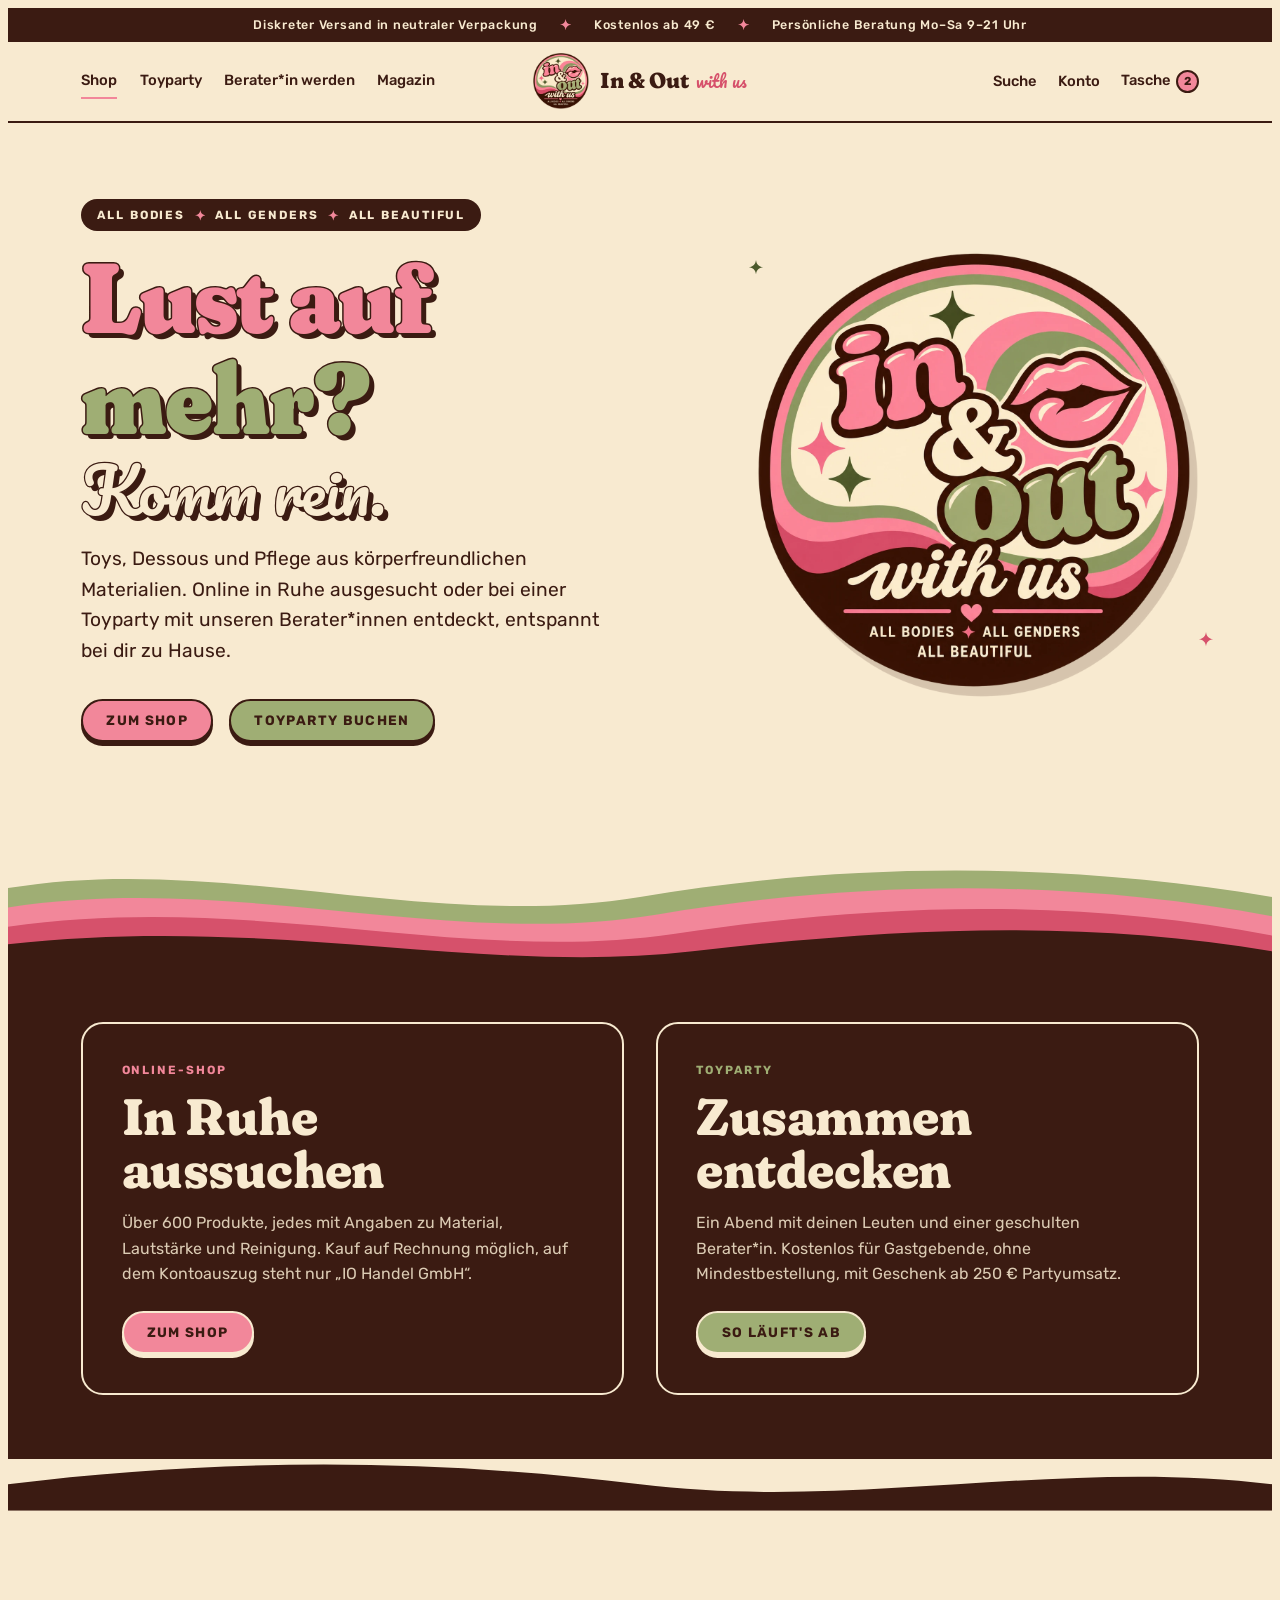
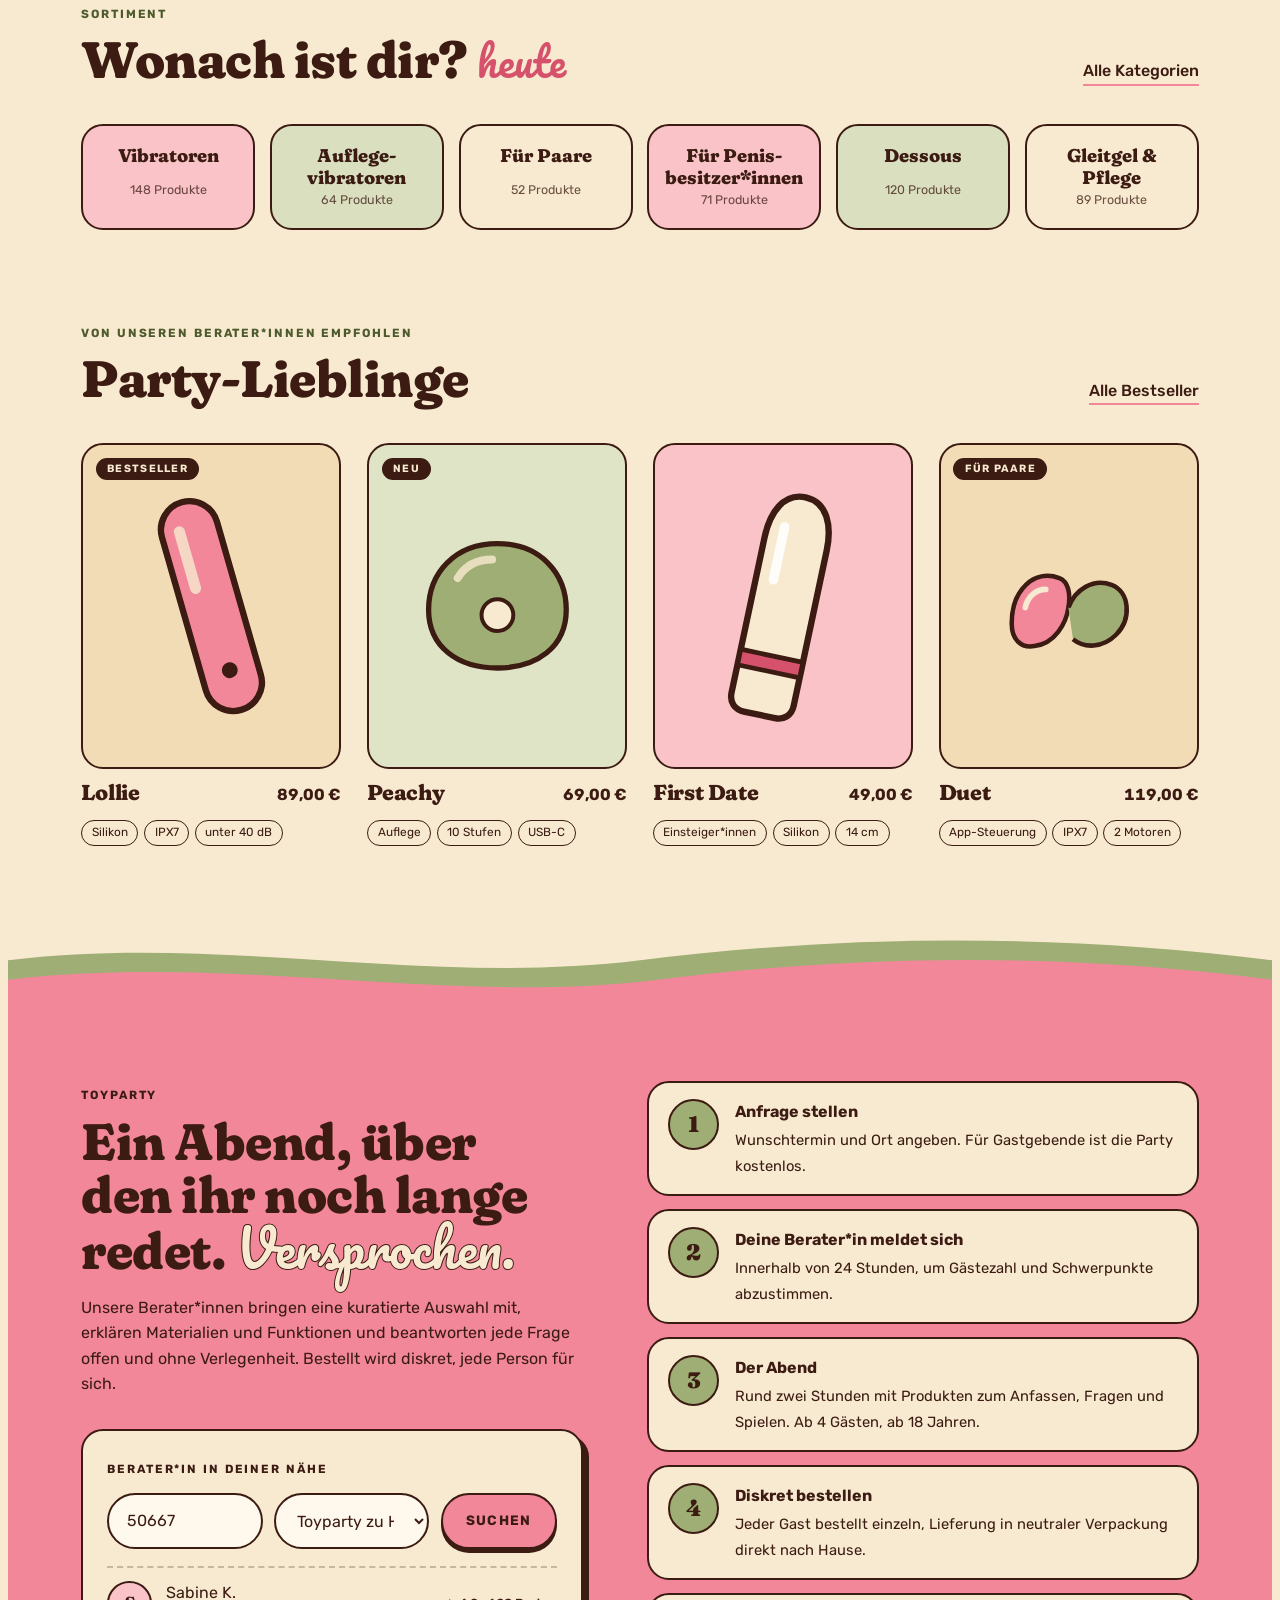
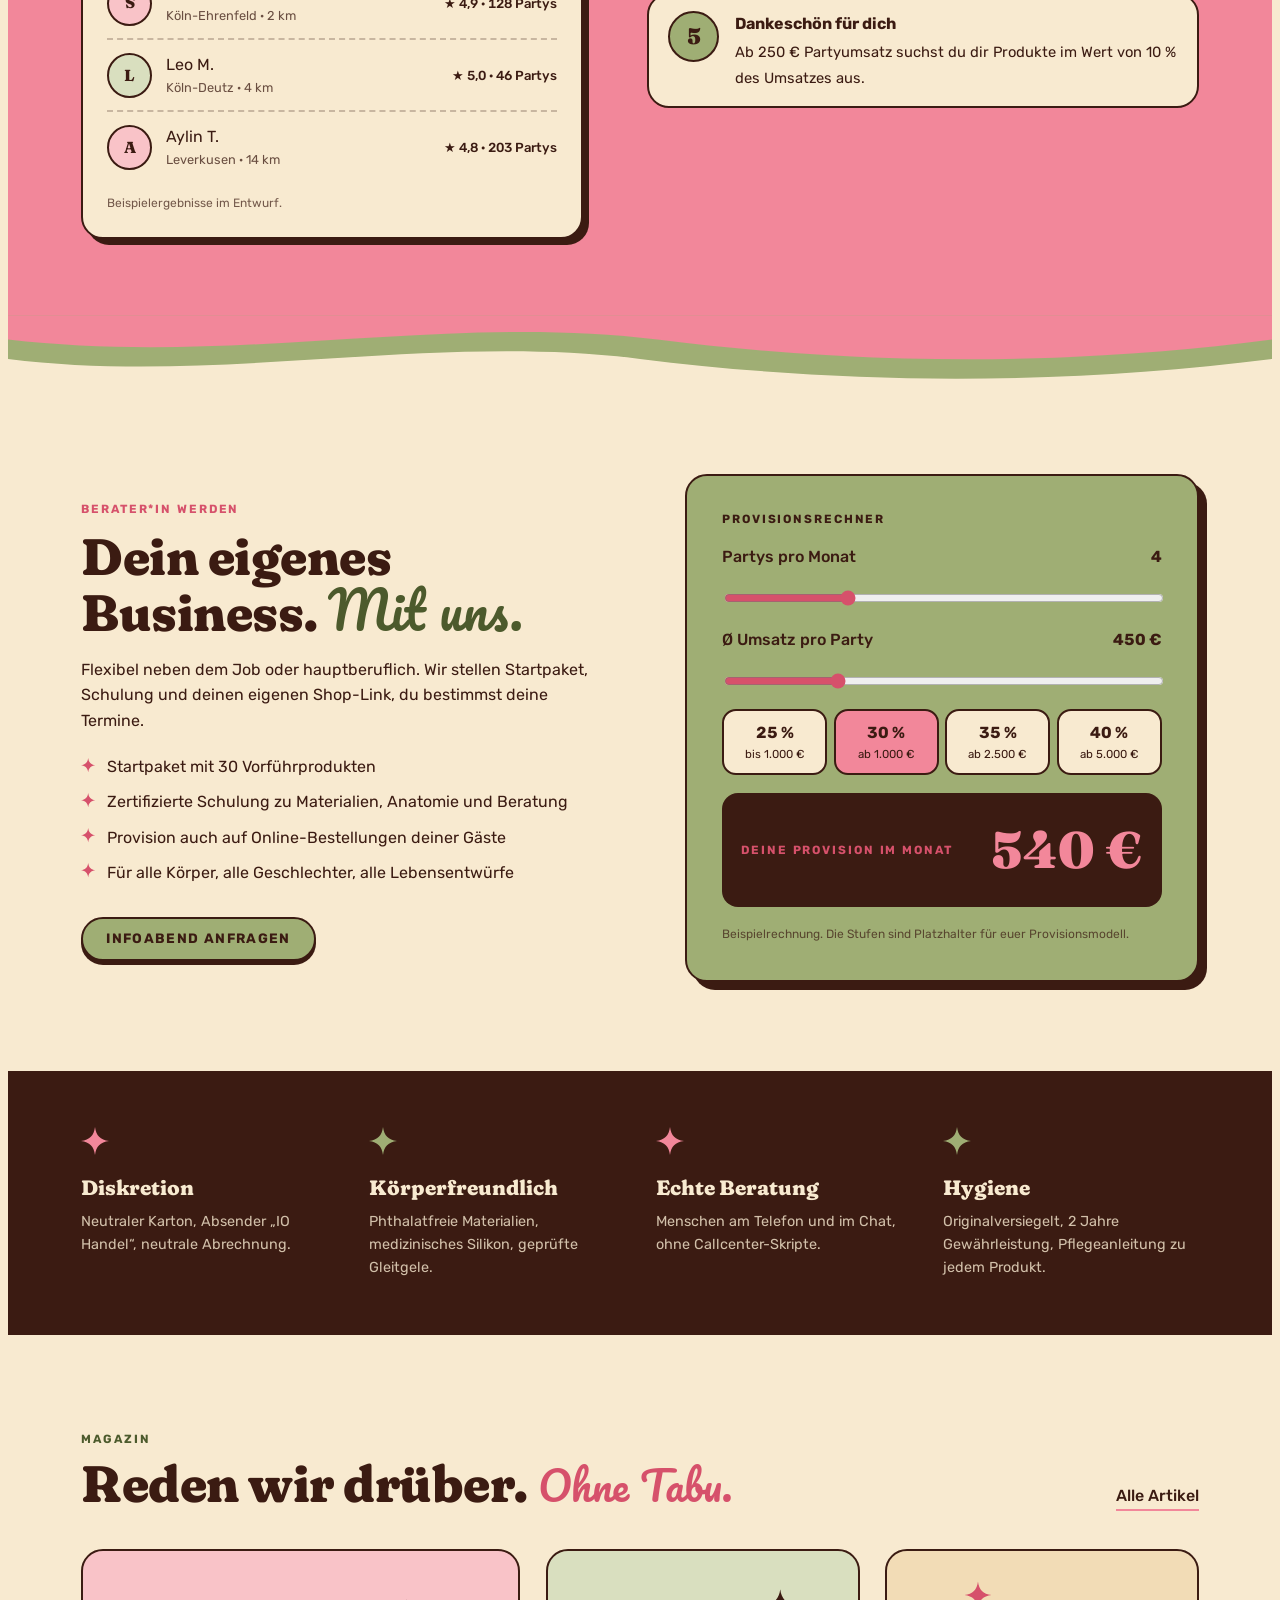
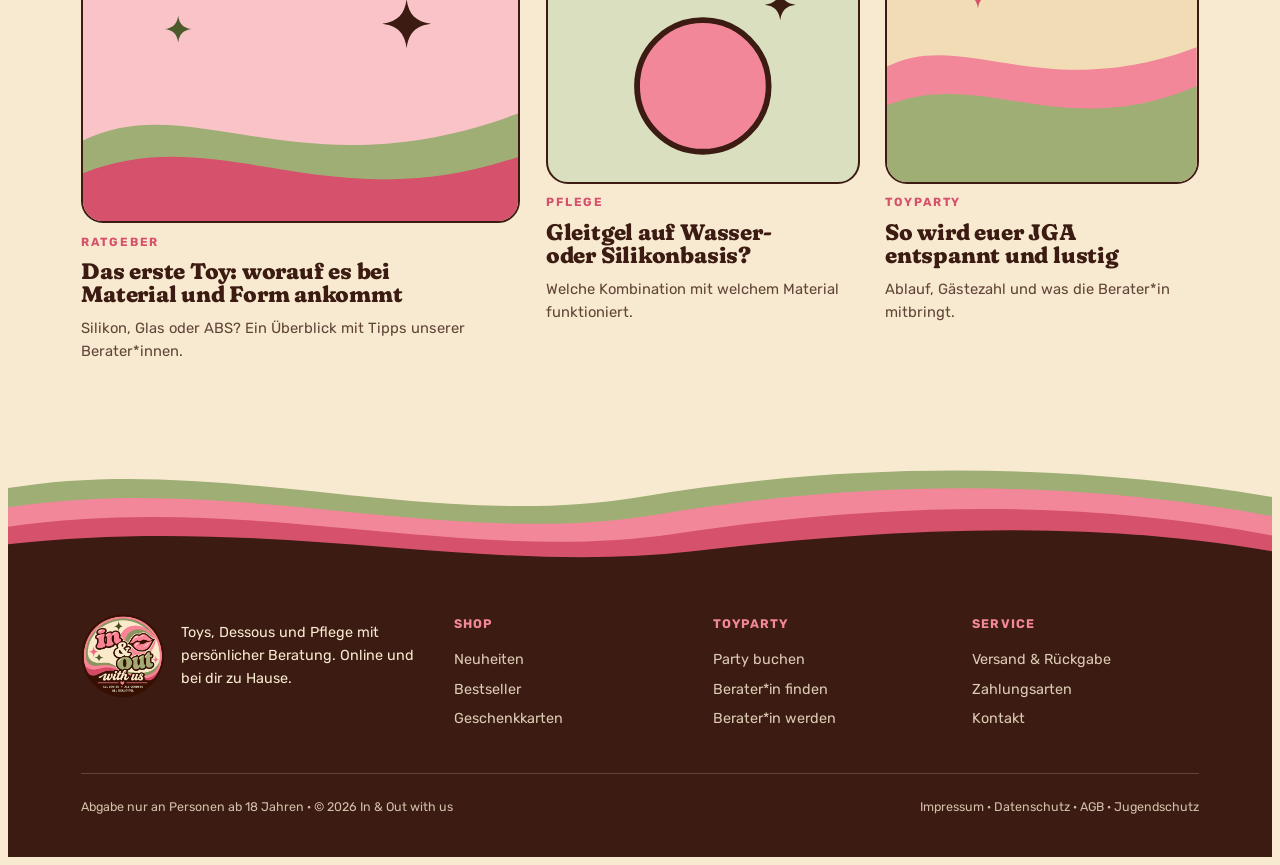
==== inandout/index.html @ c6db3635 "In & Out with us: statische Seite unter /inandout/ + Deploy-Skript Deploy per sftp/expect wie deploy" ====
<!doctype html>
<html lang="de">
<head>
<meta charset="UTF-8">
<meta name="viewport" content="width=device-width, initial-scale=1.0, viewport-fit=cover">
<meta name="description" content="In & Out with us: Toys, Dessous und Pflege mit persönlicher Beratung. Online-Shop und Toypartys für alle Körper und alle Geschlechter.">
<link rel="icon" type="image/webp" href="logo.webp">
<title>In &amp; Out with us</title>
<link rel="preconnect" href="https://fonts.googleapis.com">
<link rel="preconnect" href="https://fonts.gstatic.com" crossorigin>
<link rel="stylesheet" href="https://fonts.googleapis.com/css2?family=Fraunces:opsz,wght,SOFT,WONK@9..144,400..900,100,0..1&family=Pacifico&family=Rubik:wght@400;500;700&display=swap">
<style>
/* Layout: Retro-Sticker-Ästhetik der 70er, diszipliniert eingesetzt. Cremefarbene Fläche, Wellenbänder als Sektionstrenner, braune Konturen statt Schatten-Effekten */
:root{
  --cream:#f8ead0;
  --cream-2:#f2dcb6;
  --pink:#f2879a;
  --pink-deep:#d6516b;
  --pink-soft:#f9c3c8;
  --sage:#9fae74;
  --olive:#4c5a2c;
  --brown:#3b1b12;
  --brown-2:#55291d;
  --font-display:"Fraunces", "Cooper Black", "Cooper Std", Georgia, serif;
  --font-script:"Pacifico", "Brush Script MT", cursive;
  --font-body:"Rubik", "Helvetica Neue", Arial, sans-serif;
  --step-0:1rem; --step-1:1.2rem; --step-2:1.7rem; --step-3:clamp(2.1rem,4.4vw,3.2rem); --step-4:clamp(3rem,8vw,6.2rem);
  --gutter:clamp(16px,4vw,56px);
  --radius:22px;
  color-scheme:light;
}
*{box-sizing:border-box}
body{background:var(--cream);color:var(--brown);font-family:var(--font-body);font-size:var(--step-0);line-height:1.6;-webkit-font-smoothing:antialiased}
a{color:inherit;text-decoration:none}
a:focus-visible,button:focus-visible,input:focus-visible,select:focus-visible{outline:3px solid var(--pink-deep);outline-offset:3px}
h1,h2,h3{font-family:var(--font-display);font-variation-settings:"SOFT" 100,"WONK" 1;font-weight:800;line-height:1.02;margin:0;text-wrap:balance;letter-spacing:-.01em}
p{margin:0}
.wrap{max-width:1220px;margin:0 auto;padding-inline:var(--gutter)}
.label{font:700 .74rem/1.2 var(--font-body);letter-spacing:.16em;text-transform:uppercase}
.script{font-family:var(--font-script);font-weight:400;letter-spacing:0}
.spark{display:inline-block;width:.9em;height:.9em;vertical-align:-.08em;fill:currentColor}

.btn{display:inline-flex;align-items:center;gap:.5em;padding:.95em 1.7em;border:2.5px solid var(--brown);border-radius:999px;font:700 .85rem/1 var(--font-body);letter-spacing:.1em;text-transform:uppercase;background:var(--cream);color:var(--brown);cursor:pointer;box-shadow:0 4px 0 var(--brown);transition:transform .15s,box-shadow .15s}
.btn:hover{transform:translateY(2px);box-shadow:0 2px 0 var(--brown)}
.btn:active{transform:translateY(4px);box-shadow:0 0 0 var(--brown)}
.btn.pink{background:var(--pink)}
.btn.sage{background:var(--sage)}

/* Topbar */
.topbar{background:var(--brown);color:var(--cream);font:500 .78rem/1.2 var(--font-body);letter-spacing:.06em}
.topbar .wrap{display:flex;justify-content:center;align-items:center;gap:1.4rem;flex-wrap:wrap;padding-block:.6rem}
.topbar .spark{color:var(--pink)}

/* Header */
header.site{position:sticky;top:env(safe-area-inset-top,0px);z-index:10;background:var(--cream);border-bottom:2.5px solid var(--brown)}
header.site .wrap{display:grid;grid-template-columns:1fr auto 1fr;align-items:center;padding-block:.7rem;gap:1rem}
.brand{display:flex;align-items:center;gap:.7rem;justify-self:center}
.brand img{width:56px;height:56px}
.brand span{font-family:var(--font-display);font-variation-settings:"SOFT" 100,"WONK" 1;font-weight:800;font-size:1.35rem;white-space:nowrap}
.brand span em{font-family:var(--font-script);font-style:normal;font-weight:400;color:var(--pink-deep);font-size:1.05rem;margin-left:.2rem}
nav.main{display:flex;gap:1.4rem;font-weight:500;font-size:.92rem;white-space:nowrap}
nav.main a{padding-block:.3rem;border-bottom:2.5px solid transparent}
nav.main a:hover,nav.main a.on{border-color:var(--pink)}
.tools{display:flex;justify-content:flex-end;gap:1.3rem;font-weight:500;font-size:.92rem;align-items:center}
.badge{display:inline-grid;place-items:center;min-width:1.45rem;height:1.45rem;border-radius:99px;background:var(--pink);border:2px solid var(--brown);font-size:.72rem;font-weight:700;margin-left:.3rem}

/* Hero */
.hero{position:relative;overflow:hidden;background:var(--cream)}
.hero .wrap{display:grid;grid-template-columns:1.15fr .85fr;gap:clamp(2rem,5vw,4rem);align-items:center;padding-block:clamp(2.5rem,6vw,5rem) clamp(4.5rem,9vw,7rem)}
.hero h1{font-size:var(--step-4);color:var(--pink);-webkit-text-stroke:3px var(--brown);paint-order:stroke fill;text-shadow:5px 5px 0 var(--brown);margin-block:1rem 1.4rem;font-weight:900}
.hero h1 .g{color:var(--sage)}
.hero h1 .script{display:block;color:var(--cream);font-size:.62em;-webkit-text-stroke:2.5px var(--brown);margin-top:.15em}
.hero .lead{max-width:33rem;font-size:var(--step-1)}
.hero .ctas{display:flex;gap:1rem;flex-wrap:wrap;margin-top:2rem}
.claim{display:inline-flex;gap:.6rem;align-items:center;flex-wrap:wrap;background:var(--brown);color:var(--cream);padding:.55rem 1rem;border-radius:999px}
.claim .spark{color:var(--pink)}
.hero-logo{position:relative;justify-self:center;width:min(100%,440px)}
.hero-logo img{width:100%;display:block;filter:drop-shadow(8px 10px 0 rgba(59,27,18,.18));animation:wobble 9s ease-in-out infinite}
.hero-logo .s{position:absolute;color:var(--olive)}
.hero-logo .s1{top:2%;left:-4%;width:38px}
.hero-logo .s2{bottom:10%;right:-6%;width:30px;color:var(--pink-deep)}
@keyframes wobble{0%,100%{transform:rotate(-3deg)}50%{transform:rotate(3deg)}}

/* Wellenbänder */
.waves{display:block;width:100%;height:auto;margin-top:-1px}
.waves.flip{transform:scaleY(-1)}

/* Zwei Säulen */
.pillars{background:var(--brown);color:var(--cream)}
.pillars .wrap{display:grid;grid-template-columns:1fr 1fr;gap:clamp(1rem,3vw,2rem);padding-block:clamp(2.5rem,5vw,4rem)}
.pillar{border:2.5px solid var(--cream);border-radius:var(--radius);padding:clamp(1.6rem,3vw,2.6rem);display:grid;gap:.9rem;align-content:start}
.pillar .label{color:var(--pink)}
.pillar:nth-child(2) .label{color:var(--sage)}
.pillar h2{font-size:var(--step-3)}
.pillar p{opacity:.85;max-width:30rem}
.pillar .btn{justify-self:start;margin-top:.6rem;border-color:var(--cream);box-shadow:0 4px 0 var(--cream)}
.pillar .btn:hover{box-shadow:0 2px 0 var(--cream)}

section.block{padding-block:clamp(3.5rem,7vw,6rem)}
.head{display:flex;justify-content:space-between;align-items:end;gap:1.5rem;flex-wrap:wrap;margin-bottom:2.4rem}
.head h2{font-size:var(--step-3);margin-top:.5rem}
.head h2 .script{color:var(--pink-deep);font-size:.8em}
.head .label{color:var(--olive)}
.head a{font-weight:500;border-bottom:2.5px solid var(--pink)}

/* Kategorien */
.cats{display:grid;grid-template-columns:repeat(6,1fr);gap:.9rem}
.cat{border:2.5px solid var(--brown);border-radius:var(--radius);padding:1.2rem 1rem 1.1rem;display:grid;gap:.15rem;text-align:center;background:var(--cream);transition:transform .2s,background .2s}
.cat:nth-child(3n+1){background:var(--pink-soft)}
.cat:nth-child(3n+2){background:#d9dfbf}
.cat:hover{transform:translateY(-3px) rotate(-1deg)}
.cat b{font-family:var(--font-display);font-variation-settings:"SOFT" 100,"WONK" 1;font-weight:800;font-size:1.15rem;line-height:1.15}
.cat span{font-size:.78rem;opacity:.75}

/* Produkte */
.products{display:grid;grid-template-columns:repeat(4,1fr);gap:clamp(1rem,2vw,1.6rem)}
.card{display:grid;gap:.8rem;min-width:0}
.card .img{aspect-ratio:4/5;max-width:100%;border:2.5px solid var(--brown);border-radius:var(--radius);position:relative;overflow:hidden;display:grid;place-items:center;background:var(--cream-2)}
.card:nth-child(2) .img{background:#dfe4c6}
.card:nth-child(3) .img{background:var(--pink-soft)}
.card .img svg{width:62%;height:auto;transition:transform .5s ease}
.card:hover .img svg{transform:rotate(-6deg) translateY(-4px)}
.card .flag{position:absolute;top:.8rem;left:.8rem;background:var(--brown);color:var(--cream);border-radius:99px;padding:.35rem .7rem;font:700 .66rem/1 var(--font-body);letter-spacing:.12em;text-transform:uppercase}
.card .meta{display:flex;justify-content:space-between;gap:.8rem;align-items:baseline}
.card h3{font-size:1.35rem}
.card .price{font-weight:700;font-variant-numeric:tabular-nums;white-space:nowrap}
.card .spec{display:flex;flex-wrap:wrap;gap:.35rem}
.card .spec span{font-size:.74rem;border:1.5px solid var(--brown);border-radius:99px;padding:.15rem .6rem}

/* Party */
.party{background:var(--pink)}
.party-grid{display:grid;grid-template-columns:1fr 1.1fr;gap:clamp(2rem,5vw,4.5rem);align-items:start;padding-block:clamp(3rem,6vw,5rem)}
.party h2{font-size:var(--step-3);margin-block:.6rem 1.1rem}
.party h2 .script{color:var(--cream);-webkit-text-stroke:2px var(--brown);paint-order:stroke fill}
.party .label{color:var(--brown)}
.party .lead{max-width:32rem}
.steps{list-style:none;margin:0;padding:0;display:grid;gap:.8rem}
.steps li{display:grid;grid-template-columns:3.2rem 1fr;gap:1rem;align-items:start;background:var(--cream);border:2.5px solid var(--brown);border-radius:var(--radius);padding:1rem 1.2rem}
.steps .n{display:grid;place-items:center;width:3.2rem;height:3.2rem;border-radius:50%;background:var(--sage);border:2.5px solid var(--brown);font-family:var(--font-display);font-weight:900;font-size:1.4rem}
.steps b{display:block;font-weight:700;margin-bottom:.15rem}
.steps span{font-size:.92rem}
.finder{margin-top:2rem;background:var(--cream);border:2.5px solid var(--brown);border-radius:var(--radius);padding:1.5rem;box-shadow:6px 6px 0 var(--brown)}
.finder form{display:flex;gap:.7rem;flex-wrap:wrap;margin-top:.8rem}
.finder input,.finder select{flex:1 1 9rem;min-width:0;background:#fff8ec;border:2px solid var(--brown);border-radius:999px;color:var(--brown);padding:.8rem 1.1rem;font:inherit}
.advisors{display:grid;margin-top:1.1rem}
.adv{display:grid;grid-template-columns:2.8rem 1fr auto;gap:.9rem;align-items:center;padding:.75rem 0;border-top:2px dashed rgba(59,27,18,.25)}
.avatar{width:2.8rem;height:2.8rem;border-radius:50%;display:grid;place-items:center;font-family:var(--font-display);font-weight:800;background:var(--pink-soft);border:2px solid var(--brown)}
.adv:nth-child(2) .avatar{background:#d9dfbf}
.adv small{display:block;font-size:.8rem;opacity:.75}
.adv .rate{font-size:.82rem;font-weight:500;font-variant-numeric:tabular-nums;white-space:nowrap}
.note{font-size:.75rem;opacity:.7;margin-top:.7rem}

/* Berater*in werden */
.career{display:grid;grid-template-columns:1.05fr 1fr;gap:clamp(2rem,5vw,4.5rem);align-items:center}
.career h2{font-size:var(--step-3);margin-block:.6rem 1.1rem}
.career h2 .script{color:var(--olive)}
.career .label{color:var(--pink-deep)}
.career ul{margin:1.3rem 0 2rem;padding:0;list-style:none;display:grid;gap:.6rem}
.career li{display:flex;gap:.7rem;align-items:baseline}
.career li .spark{color:var(--pink-deep);flex:none}
.calc{background:var(--sage);border:2.5px solid var(--brown);border-radius:var(--radius);padding:clamp(1.4rem,3vw,2.2rem);display:grid;gap:1.15rem;box-shadow:8px 8px 0 var(--brown)}
.calc > .label{color:var(--brown)}
.calc label{display:flex;justify-content:space-between;font-weight:500}
.calc label output{font-weight:700;font-variant-numeric:tabular-nums}
.calc input[type=range]{width:100%;accent-color:var(--pink-deep)}
.calc .tiers{display:grid;grid-template-columns:repeat(4,1fr);gap:.4rem;font-size:.72rem;text-align:center}
.calc .tiers div{background:var(--cream);border:2px solid var(--brown);border-radius:14px;padding:.55rem .25rem}
.calc .tiers div.on{background:var(--pink)}
.calc .tiers b{display:block;font-size:1rem;font-variant-numeric:tabular-nums}
.calc .result{background:var(--brown);color:var(--cream);border-radius:16px;padding:1rem 1.2rem;display:flex;justify-content:space-between;align-items:center;gap:1rem;flex-wrap:wrap}
.calc .result b{font-family:var(--font-display);font-weight:900;font-size:var(--step-3);color:var(--pink);font-variant-numeric:tabular-nums}

/* Vertrauen */
.trust-band{background:var(--brown);color:var(--cream)}
.trust{display:grid;grid-template-columns:repeat(4,1fr);gap:2rem;padding-block:clamp(2.5rem,5vw,3.5rem)}
.trust .spark{width:28px;height:28px;color:var(--pink);margin-bottom:.6rem}
.trust div:nth-child(even) .spark{color:var(--sage)}
.trust b{display:block;font-family:var(--font-display);font-variation-settings:"SOFT" 100,"WONK" 1;font-weight:800;font-size:1.3rem;margin-bottom:.35rem}
.trust p{opacity:.8;font-size:.9rem}

/* Magazin */
.mag{display:grid;grid-template-columns:1.4fr 1fr 1fr;gap:clamp(1rem,2vw,1.6rem)}
.post{display:grid;gap:.7rem;align-content:start;min-width:0}
.post .ph{aspect-ratio:4/3;max-width:100%;border:2.5px solid var(--brown);border-radius:var(--radius);position:relative;overflow:hidden;background:var(--pink-soft)}
.post:nth-child(2) .ph{background:#d9dfbf}
.post:nth-child(3) .ph{background:var(--cream-2)}
.post .ph svg{position:absolute;inset:0;width:100%;height:100%}
.post:first-child .ph{aspect-ratio:16/10}
.post .label{color:var(--pink-deep)}
.post h3{font-size:1.4rem}
.post p{font-size:.92rem;opacity:.8}

footer{background:var(--brown);color:var(--cream);padding-block:3.5rem 2.5rem;font-size:.9rem}
.fgrid{display:grid;grid-template-columns:1.5fr repeat(3,1fr);gap:2rem}
.fgrid b{display:block;color:var(--pink);font-weight:700;margin-bottom:.7rem;letter-spacing:.1em;text-transform:uppercase;font-size:.78rem}
.fgrid a{display:block;padding-block:.2rem;opacity:.85}
.fgrid a:hover{opacity:1;color:var(--pink)}
.fbrand{display:flex;gap:1rem;align-items:center}
.fbrand img{width:84px;height:84px}
.legal{display:flex;justify-content:space-between;flex-wrap:wrap;gap:1rem;border-top:1.5px solid rgba(248,234,208,.25);margin-top:2.5rem;padding-top:1.4rem;font-size:.78rem;opacity:.8}

@media (max-width:1100px){
  nav.main{display:none}
  header.site .wrap{grid-template-columns:1fr auto}
  .brand{justify-self:start}
  .hero .wrap,.party-grid,.career{grid-template-columns:1fr}
  .hero-logo{width:min(80%,340px);order:-1}
  .pillars .wrap{grid-template-columns:1fr}
  .cats{grid-template-columns:repeat(3,1fr)}
  .products{grid-template-columns:repeat(2,1fr)}
  .trust{grid-template-columns:repeat(2,1fr)}
  .mag{grid-template-columns:1fr 1fr}
  .mag .post:first-child{grid-column:1/-1}
  .fgrid{grid-template-columns:1fr 1fr}
  .fgrid > div:first-child{grid-column:1/-1}
}
@media (max-width:640px){
  .topbar .wrap > :nth-child(n+3){display:none}
  .tools .hide-s{display:none}
  .brand span{font-size:1.1rem}
  .brand img{width:46px;height:46px}
  .hero h1{-webkit-text-stroke-width:2px;text-shadow:3px 3px 0 var(--brown)}
  .cats{grid-template-columns:repeat(2,1fr)}
  .trust,.mag,.fgrid{grid-template-columns:1fr}
  .products{gap:1rem .8rem}
  .card h3{font-size:1.1rem}
  .card .meta{flex-direction:column;gap:.1rem}
  .calc .tiers{grid-template-columns:repeat(2,1fr)}
}
@media (prefers-reduced-motion:reduce){*{transition:none!important;animation:none!important}}
</style>
</head>
<body>

<svg width="0" height="0" style="position:absolute" aria-hidden="true">
  <defs>
    <symbol id="spark" viewBox="0 0 24 24"><path d="M12 0C13 7.5 16.5 11 24 12C16.5 13 13 16.5 12 24C11 16.5 7.5 13 0 12C7.5 11 11 7.5 12 0Z"/></symbol>
  </defs>
</svg>

<div class="topbar"><div class="wrap">
  <span>Diskreter Versand in neutraler Verpackung</span>
  <svg class="spark"><use href="#spark"/></svg>
  <span>Kostenlos ab 49 €</span>
  <svg class="spark"><use href="#spark"/></svg>
  <span>Persönliche Beratung Mo–Sa 9–21 Uhr</span>
</div></div>

<header class="site"><div class="wrap">
  <nav class="main" aria-label="Hauptnavigation">
    <a href="#shop" class="on">Shop</a>
    <a href="#party">Toyparty</a>
    <a href="#team">Berater*in werden</a>
    <a href="#magazin">Magazin</a>
  </nav>
  <a class="brand" href="#"><img src="logo.webp" alt="In &amp; Out with us"><span>In &amp; Out <em>with us</em></span></a>
  <div class="tools">
    <span class="hide-s">Suche</span>
    <span class="hide-s">Konto</span>
    <span>Tasche<span class="badge">2</span></span>
  </div>
</div></header>

<main>
<section class="hero">
  <div class="wrap">
    <div>
      <span class="claim label">All bodies <svg class="spark"><use href="#spark"/></svg> All genders <svg class="spark"><use href="#spark"/></svg> All beautiful</span>
      <h1>Lust auf <span class="g">mehr?</span><span class="script">Komm rein.</span></h1>
      <p class="lead">Toys, Dessous und Pflege aus körperfreundlichen Materialien. Online in Ruhe ausgesucht oder bei einer Toyparty mit unseren Berater*innen entdeckt, entspannt bei dir zu Hause.</p>
      <div class="ctas">
        <a class="btn pink" href="#shop">Zum Shop</a>
        <a class="btn sage" href="#party">Toyparty buchen</a>
      </div>
    </div>
    <div class="hero-logo">
      <img src="logo.webp" alt="Logo In &amp; Out with us: All bodies, all genders, all beautiful">
      <svg class="spark s s1" aria-hidden="true"><use href="#spark"/></svg>
      <svg class="spark s s2" aria-hidden="true"><use href="#spark"/></svg>
    </div>
  </div>
</section>

<svg class="waves" viewBox="0 0 1440 120" preserveAspectRatio="none" aria-hidden="true">
  <path d="M0 40 C 240 0, 480 90, 720 50 S 1200 10, 1440 50 V120 H0Z" fill="#9fae74"/>
  <path d="M0 62 C 260 22, 500 110, 740 70 S 1210 30, 1440 72 V120 H0Z" fill="#f2879a"/>
  <path d="M0 84 C 280 44, 520 128, 760 92 S 1220 52, 1440 94 V120 H0Z" fill="#d6516b"/>
  <path d="M0 104 C 300 70, 540 140, 780 112 S 1230 76, 1440 112 V120 H0Z" fill="#3b1b12"/>
</svg>

<section class="pillars">
  <div class="wrap">
    <div class="pillar">
      <span class="label">Online-Shop</span>
      <h2>In Ruhe aussuchen</h2>
      <p>Über 600 Produkte, jedes mit Angaben zu Material, Lautstärke und Reinigung. Kauf auf Rechnung möglich, auf dem Kontoauszug steht nur „IO Handel GmbH“.</p>
      <a class="btn" href="#shop" style="background:var(--pink)">Zum Shop</a>
    </div>
    <div class="pillar">
      <span class="label">Toyparty</span>
      <h2>Zusammen entdecken</h2>
      <p>Ein Abend mit deinen Leuten und einer geschulten Berater*in. Kostenlos für Gastgebende, ohne Mindestbestellung, mit Geschenk ab 250 € Partyumsatz.</p>
      <a class="btn" href="#party" style="background:var(--sage)">So läuft's ab</a>
    </div>
  </div>
</section>

<svg class="waves flip" viewBox="0 0 1440 60" preserveAspectRatio="none" aria-hidden="true">
  <path d="M0 0 H1440 V30 C 1200 60, 960 0, 720 30 S 240 60, 0 30Z" fill="#3b1b12"/>
</svg>

<div class="wrap">
  <section class="block" id="shop">
    <div class="head">
      <div><span class="label">Sortiment</span><h2>Wonach ist dir? <span class="script">heute</span></h2></div>
      <a href="#">Alle Kategorien</a>
    </div>
    <div class="cats">
      <a class="cat" href="#"><b>Vibratoren</b><span>148 Produkte</span></a>
      <a class="cat" href="#"><b>Auflege&shy;vibratoren</b><span>64 Produkte</span></a>
      <a class="cat" href="#"><b>Für Paare</b><span>52 Produkte</span></a>
      <a class="cat" href="#"><b>Für Penis&shy;besitzer*innen</b><span>71 Produkte</span></a>
      <a class="cat" href="#"><b>Dessous</b><span>120 Produkte</span></a>
      <a class="cat" href="#"><b>Gleitgel &amp; Pflege</b><span>89 Produkte</span></a>
    </div>
  </section>

  <section class="block" style="padding-top:0">
    <div class="head">
      <div><span class="label">Von unseren Berater*innen empfohlen</span><h2>Party-Lieblinge</h2></div>
      <a href="#">Alle Bestseller</a>
    </div>
    <div class="products">
      <a class="card" href="#">
        <div class="img"><span class="flag">Bestseller</span>
          <svg viewBox="0 0 100 160" aria-hidden="true"><g transform="rotate(-16 50 80)"><rect x="32" y="12" width="36" height="136" rx="18" fill="#f2879a" stroke="#3b1b12" stroke-width="4"/><rect x="40" y="26" width="7" height="44" rx="3.5" fill="#f8ead0" opacity=".8"/><circle cx="50" cy="122" r="5" fill="#3b1b12"/></g></svg>
        </div>
        <div class="meta"><h3>Lollie</h3><span class="price">89,00 €</span></div>
        <div class="spec"><span>Silikon</span><span>IPX7</span><span>unter 40 dB</span></div>
      </a>
      <a class="card" href="#">
        <div class="img"><span class="flag">Neu</span>
          <svg viewBox="0 0 120 110" aria-hidden="true"><path d="M60 8C92 8 112 30 112 58C112 86 90 102 60 102C30 102 8 86 8 58C8 30 28 8 60 8Z" fill="#9fae74" stroke="#3b1b12" stroke-width="4"/><path d="M30 34C36 24 46 20 56 20" stroke="#f8ead0" stroke-width="6" stroke-linecap="round" fill="none" opacity=".8"/><circle cx="60" cy="62" r="12" fill="#f8ead0" stroke="#3b1b12" stroke-width="3"/></svg>
        </div>
        <div class="meta"><h3>Peachy</h3><span class="price">69,00 €</span></div>
        <div class="spec"><span>Auflege</span><span>10 Stufen</span><span>USB-C</span></div>
      </a>
      <a class="card" href="#">
        <div class="img">
          <svg viewBox="0 0 100 160" aria-hidden="true"><g transform="rotate(12 50 80)"><path d="M50 10C64 10 70 24 70 40V140C70 146 66 150 60 150H40C34 150 30 146 30 140V40C30 24 36 10 50 10Z" fill="#f8ead0" stroke="#3b1b12" stroke-width="4"/><rect x="30" y="112" width="40" height="10" fill="#d6516b" stroke="#3b1b12" stroke-width="3"/><rect x="38" y="28" width="6" height="40" rx="3" fill="#fff" opacity=".9"/></g></svg>
        </div>
        <div class="meta"><h3>First Date</h3><span class="price">49,00 €</span></div>
        <div class="spec"><span>Einsteiger*innen</span><span>Silikon</span><span>14 cm</span></div>
      </a>
      <a class="card" href="#">
        <div class="img"><span class="flag">Für Paare</span>
          <svg viewBox="0 0 140 110" aria-hidden="true"><path d="M20 70C20 40 40 22 62 30C70 33 72 44 70 56C68 70 58 88 40 90C28 92 20 84 20 70Z" fill="#f2879a" stroke="#3b1b12" stroke-width="4"/><path d="M70 56C76 40 92 30 108 36C124 42 126 66 112 80C100 92 84 92 74 84" fill="#9fae74" stroke="#3b1b12" stroke-width="4"/><path d="M32 56C34 46 42 40 50 40" stroke="#f8ead0" stroke-width="5" stroke-linecap="round" fill="none"/></svg>
        </div>
        <div class="meta"><h3>Duet</h3><span class="price">119,00 €</span></div>
        <div class="spec"><span>App-Steuerung</span><span>IPX7</span><span>2 Motoren</span></div>
      </a>
    </div>
  </section>
</div>

<svg class="waves" viewBox="0 0 1440 80" preserveAspectRatio="none" aria-hidden="true">
  <path d="M0 30 C 240 0, 480 60, 720 30 S 1200 0, 1440 30 V80 H0Z" fill="#9fae74"/>
  <path d="M0 52 C 260 22, 500 82, 740 52 S 1210 22, 1440 52 V80 H0Z" fill="#f2879a"/>
</svg>

<section class="party" id="party">
  <div class="wrap party-grid">
    <div>
      <span class="label">Toyparty</span>
      <h2>Ein Abend, über den ihr noch lange redet. <span class="script">Versprochen.</span></h2>
      <p class="lead">Unsere Berater*innen bringen eine kuratierte Auswahl mit, erklären Materialien und Funktionen und beantworten jede Frage offen und ohne Verlegenheit. Bestellt wird diskret, jede Person für sich.</p>
      <div class="finder">
        <span class="label">Berater*in in deiner Nähe</span>
        <form id="finder">
          <input id="plz" inputmode="numeric" maxlength="5" placeholder="Postleitzahl" value="50667" aria-label="Postleitzahl">
          <select id="art" aria-label="Art der Party">
            <option>Toyparty zu Hause</option>
            <option>JGA-Party</option>
            <option>Online-Party</option>
          </select>
          <button class="btn pink" type="submit">Suchen</button>
        </form>
        <div class="advisors" id="advisors"></div>
        <p class="note">Beispielergebnisse im Entwurf.</p>
      </div>
    </div>
    <ol class="steps">
      <li><span class="n">1</span><div><b>Anfrage stellen</b><span>Wunschtermin und Ort angeben. Für Gastgebende ist die Party kostenlos.</span></div></li>
      <li><span class="n">2</span><div><b>Deine Berater*in meldet sich</b><span>Innerhalb von 24 Stunden, um Gästezahl und Schwerpunkte abzustimmen.</span></div></li>
      <li><span class="n">3</span><div><b>Der Abend</b><span>Rund zwei Stunden mit Produkten zum Anfassen, Fragen und Spielen. Ab 4 Gästen, ab 18 Jahren.</span></div></li>
      <li><span class="n">4</span><div><b>Diskret bestellen</b><span>Jeder Gast bestellt einzeln, Lieferung in neutraler Verpackung direkt nach Hause.</span></div></li>
      <li><span class="n">5</span><div><b>Dankeschön für dich</b><span>Ab 250 € Partyumsatz suchst du dir Produkte im Wert von 10 % des Umsatzes aus.</span></div></li>
    </ol>
  </div>
</section>

<svg class="waves flip" viewBox="0 0 1440 80" preserveAspectRatio="none" aria-hidden="true">
  <path d="M0 30 C 240 0, 480 60, 720 30 S 1200 0, 1440 30 V80 H0Z" fill="#9fae74"/>
  <path d="M0 52 C 260 22, 500 82, 740 52 S 1210 22, 1440 52 V80 H0Z" fill="#f2879a"/>
</svg>

<div class="wrap">
  <section class="block career" id="team">
    <div>
      <span class="label">Berater*in werden</span>
      <h2>Dein eigenes Business. <span class="script">Mit uns.</span></h2>
      <p style="max-width:32rem">Flexibel neben dem Job oder hauptberuflich. Wir stellen Startpaket, Schulung und deinen eigenen Shop-Link, du bestimmst deine Termine.</p>
      <ul>
        <li><svg class="spark"><use href="#spark"/></svg>Startpaket mit 30 Vorführprodukten</li>
        <li><svg class="spark"><use href="#spark"/></svg>Zertifizierte Schulung zu Materialien, Anatomie und Beratung</li>
        <li><svg class="spark"><use href="#spark"/></svg>Provision auch auf Online-Bestellungen deiner Gäste</li>
        <li><svg class="spark"><use href="#spark"/></svg>Für alle Körper, alle Geschlechter, alle Lebensentwürfe</li>
      </ul>
      <a class="btn sage" href="#">Infoabend anfragen</a>
    </div>
    <div class="calc" aria-label="Provisionsrechner">
      <span class="label">Provisionsrechner</span>
      <label for="parties">Partys pro Monat <output id="oParties">4</output></label>
      <input type="range" id="parties" min="1" max="12" value="4">
      <label for="umsatz">Ø Umsatz pro Party <output id="oUmsatz">450 €</output></label>
      <input type="range" id="umsatz" min="200" max="1200" step="50" value="450">
      <div class="tiers" id="tiers">
        <div data-min="0"><b>25 %</b>bis 1.000 €</div>
        <div data-min="1000"><b>30 %</b>ab 1.000 €</div>
        <div data-min="2500"><b>35 %</b>ab 2.500 €</div>
        <div data-min="5000"><b>40 %</b>ab 5.000 €</div>
      </div>
      <div class="result"><span class="label">Deine Provision im Monat</span><b id="oResult">0 €</b></div>
      <p class="note" style="margin:0">Beispielrechnung. Die Stufen sind Platzhalter für euer Provisionsmodell.</p>
    </div>
  </section>
</div>

<div class="trust-band">
  <section class="wrap trust">
    <div><svg class="spark"><use href="#spark"/></svg><b>Diskretion</b><p>Neutraler Karton, Absender „IO Handel“, neutrale Abrechnung.</p></div>
    <div><svg class="spark"><use href="#spark"/></svg><b>Körperfreundlich</b><p>Phthalatfreie Materialien, medizinisches Silikon, geprüfte Gleitgele.</p></div>
    <div><svg class="spark"><use href="#spark"/></svg><b>Echte Beratung</b><p>Menschen am Telefon und im Chat, ohne Callcenter-Skripte.</p></div>
    <div><svg class="spark"><use href="#spark"/></svg><b>Hygiene</b><p>Originalversiegelt, 2 Jahre Gewährleistung, Pflegeanleitung zu jedem Produkt.</p></div>
  </section>
</div>

<div class="wrap">
  <section class="block" id="magazin">
    <div class="head">
      <div><span class="label">Magazin</span><h2>Reden wir drüber. <span class="script">Ohne Tabu.</span></h2></div>
      <a href="#">Alle Artikel</a>
    </div>
    <div class="mag">
      <a class="post" href="#"><div class="ph"><svg viewBox="0 0 160 100" preserveAspectRatio="xMidYMid slice" aria-hidden="true"><path d="M0 70 C40 50 80 90 160 60 V100 H0Z" fill="#9fae74"/><path d="M0 82 C50 62 90 100 160 76 V100 H0Z" fill="#d6516b"/><use href="#spark" x="110" y="18" width="18" height="18" fill="#3b1b12"/><use href="#spark" x="30" y="24" width="10" height="10" fill="#4c5a2c"/></svg></div><span class="label">Ratgeber</span><h3>Das erste Toy: worauf es bei Material und Form ankommt</h3><p>Silikon, Glas oder ABS? Ein Überblick mit Tipps unserer Berater*innen.</p></a>
      <a class="post" href="#"><div class="ph"><svg viewBox="0 0 160 120" preserveAspectRatio="xMidYMid slice" aria-hidden="true"><circle cx="80" cy="70" r="34" fill="#f2879a" stroke="#3b1b12" stroke-width="3"/><use href="#spark" x="112" y="20" width="16" height="16" fill="#3b1b12"/></svg></div><span class="label">Pflege</span><h3>Gleitgel auf Wasser- oder Silikonbasis?</h3><p>Welche Kombination mit welchem Material funktioniert.</p></a>
      <a class="post" href="#"><div class="ph"><svg viewBox="0 0 160 120" preserveAspectRatio="xMidYMid slice" aria-hidden="true"><path d="M0 60 C40 40 80 80 160 50 V120 H0Z" fill="#f2879a"/><path d="M0 80 C50 60 90 100 160 70 V120 H0Z" fill="#9fae74"/><use href="#spark" x="40" y="16" width="14" height="14" fill="#d6516b"/></svg></div><span class="label">Toyparty</span><h3>So wird euer JGA entspannt und lustig</h3><p>Ablauf, Gästezahl und was die Berater*in mitbringt.</p></a>
    </div>
  </section>
</div>
</main>

<svg class="waves" viewBox="0 0 1440 120" preserveAspectRatio="none" aria-hidden="true">
  <path d="M0 40 C 240 0, 480 90, 720 50 S 1200 10, 1440 50 V120 H0Z" fill="#9fae74"/>
  <path d="M0 62 C 260 22, 500 110, 740 70 S 1210 30, 1440 72 V120 H0Z" fill="#f2879a"/>
  <path d="M0 84 C 280 44, 520 128, 760 92 S 1220 52, 1440 94 V120 H0Z" fill="#d6516b"/>
  <path d="M0 104 C 300 70, 540 140, 780 112 S 1230 76, 1440 112 V120 H0Z" fill="#3b1b12"/>
</svg>
<footer><div class="wrap">
  <div class="fgrid">
    <div>
      <div class="fbrand"><img src="logo.webp" alt=""><p style="max-width:20rem">Toys, Dessous und Pflege mit persönlicher Beratung. Online und bei dir zu Hause.</p></div>
    </div>
    <div><b>Shop</b><a href="#">Neuheiten</a><a href="#">Bestseller</a><a href="#">Geschenkkarten</a></div>
    <div><b>Toyparty</b><a href="#">Party buchen</a><a href="#">Berater*in finden</a><a href="#">Berater*in werden</a></div>
    <div><b>Service</b><a href="#">Versand &amp; Rückgabe</a><a href="#">Zahlungsarten</a><a href="#">Kontakt</a></div>
  </div>
  <div class="legal"><span>Abgabe nur an Personen ab 18 Jahren · © 2026 In &amp; Out with us</span><span>Impressum · Datenschutz · AGB · Jugendschutz</span></div>
</div></footer>

<script>
// Berater*innen-Suche (Beispieldaten)
const sample=[
  {n:'Sabine K.',o:'Köln-Ehrenfeld',km:'2 km',r:'4,9 · 128 Partys'},
  {n:'Leo M.',o:'Köln-Deutz',km:'4 km',r:'5,0 · 46 Partys'},
  {n:'Aylin T.',o:'Leverkusen',km:'14 km',r:'4,8 · 203 Partys'}
];
function renderAdv(){
  document.getElementById('advisors').innerHTML=sample.map(a=>
    `<div class="adv"><span class="avatar">${a.n[0]}</span><div>${a.n}<small>${a.o} · ${a.km}</small></div><span class="rate">★ ${a.r}</span></div>`).join('');
}
renderAdv();
document.getElementById('finder').addEventListener('submit',e=>{e.preventDefault();renderAdv()});

// Provisionsrechner
const fmt=n=>n.toLocaleString('de-DE',{maximumFractionDigits:0})+' €';
const $=id=>document.getElementById(id);
function calc(){
  const p=+$('parties').value,u=+$('umsatz').value,total=p*u;
  $('oParties').textContent=p; $('oUmsatz').textContent=fmt(u);
  const tiers=[...document.querySelectorAll('#tiers div')];
  let active=tiers[0];
  tiers.forEach(t=>{if(total>=+t.dataset.min) active=t});
  tiers.forEach(t=>t.classList.toggle('on',t===active));
  $('oResult').textContent=fmt(total*parseInt(active.querySelector('b').textContent)/100);
}
$('parties').addEventListener('input',calc); $('umsatz').addEventListener('input',calc); calc();
</script>
</body>
</html>
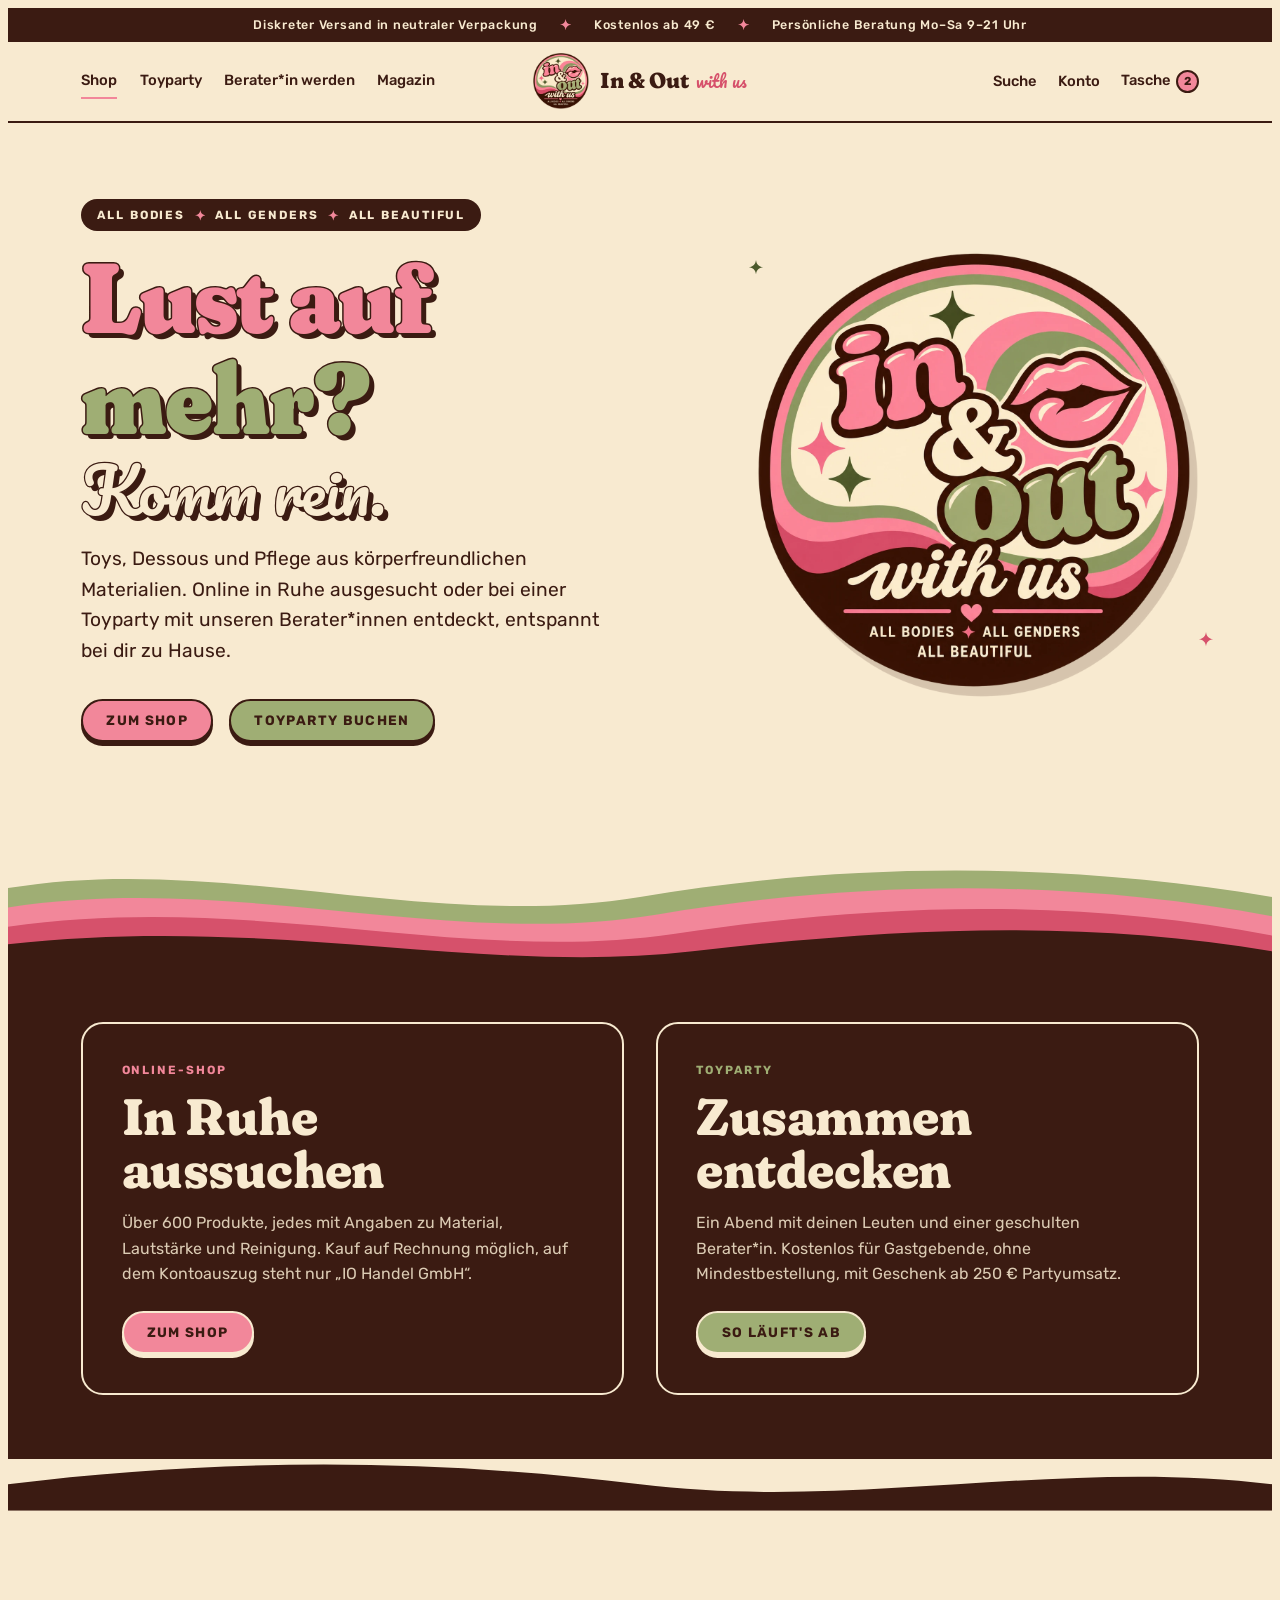
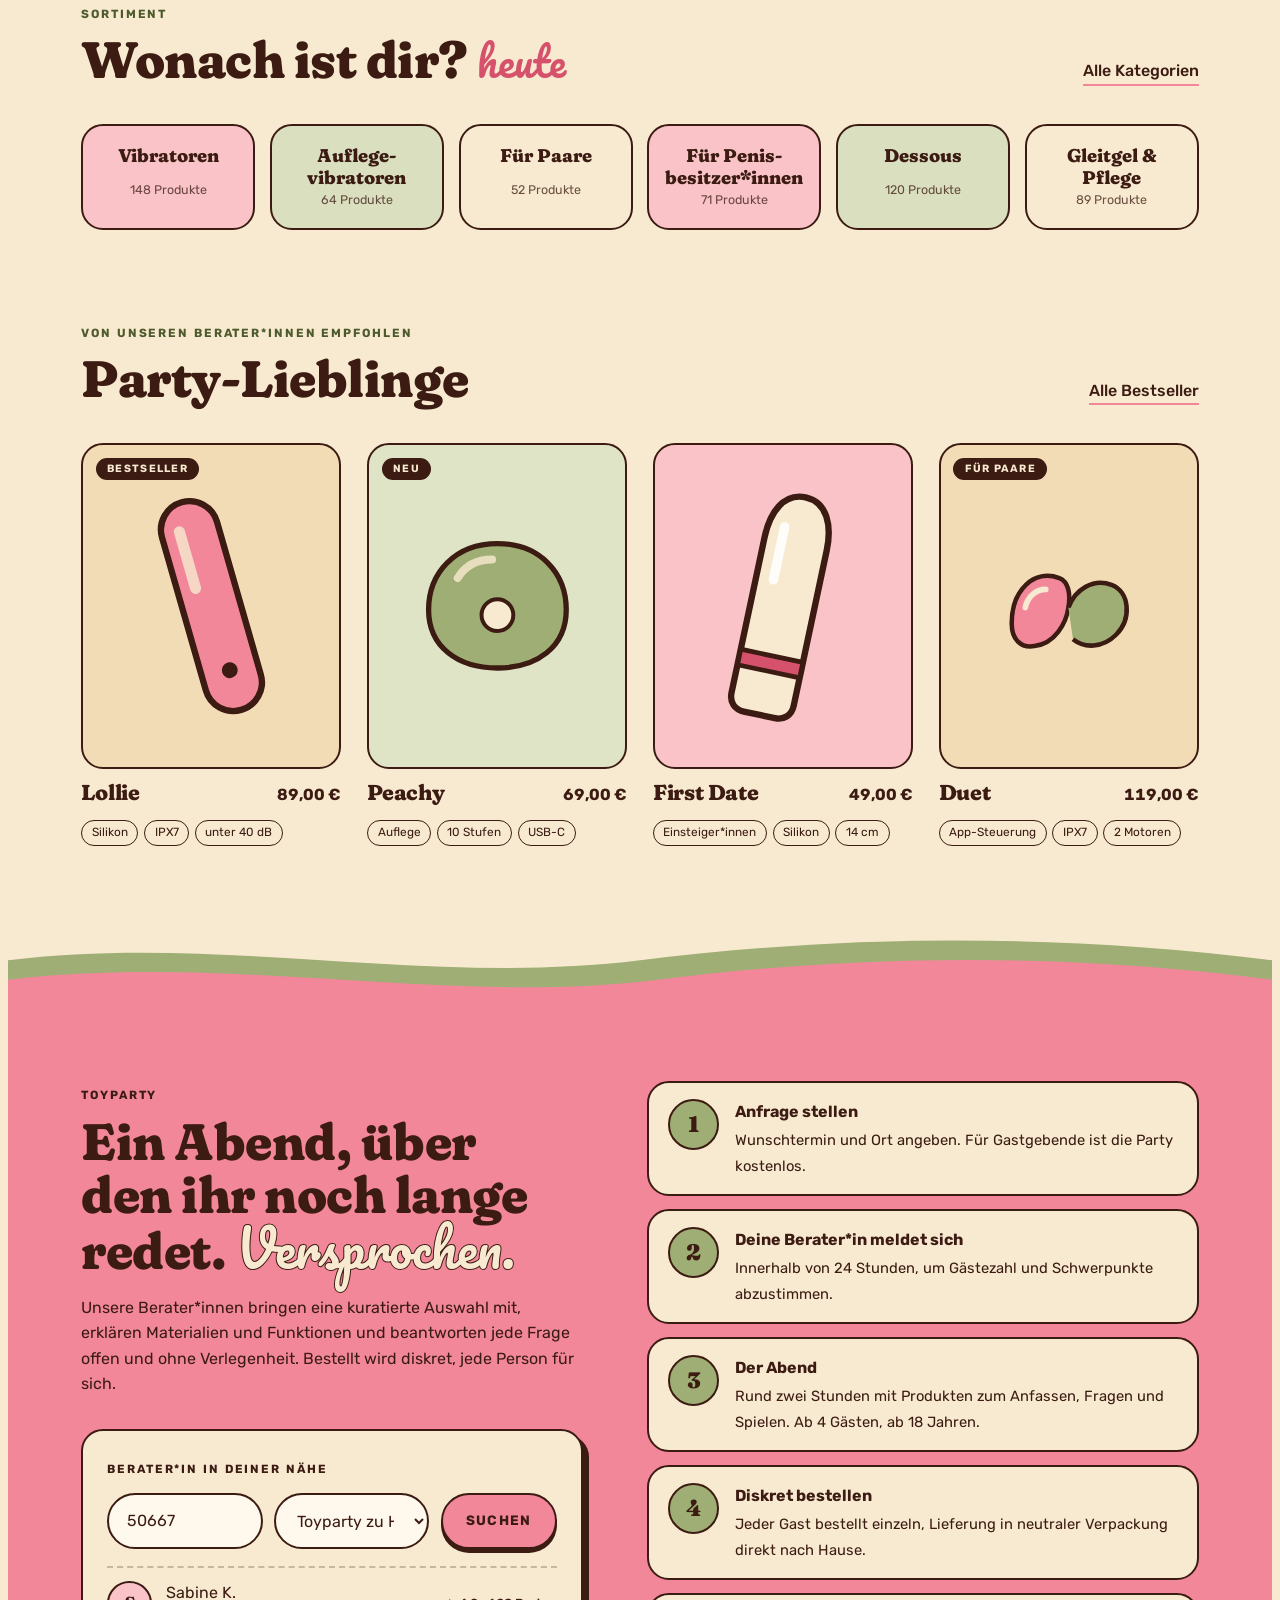
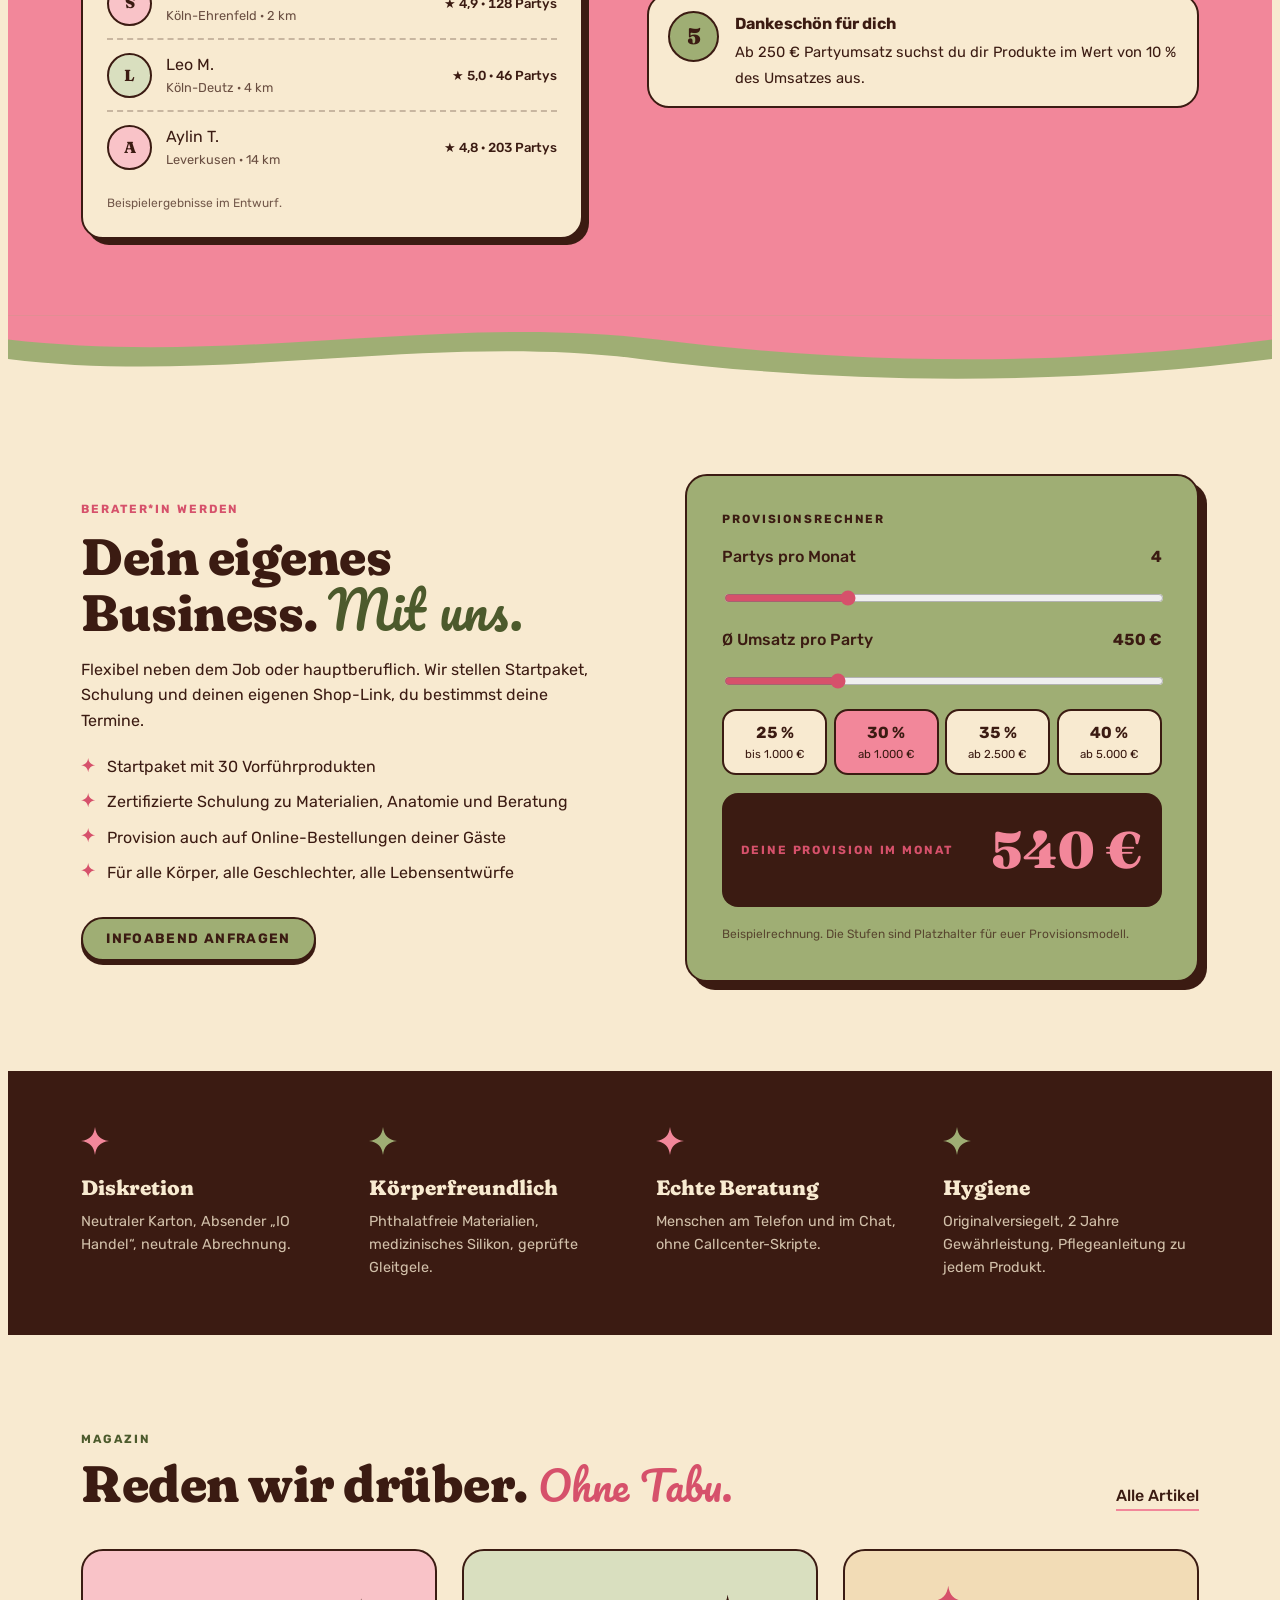
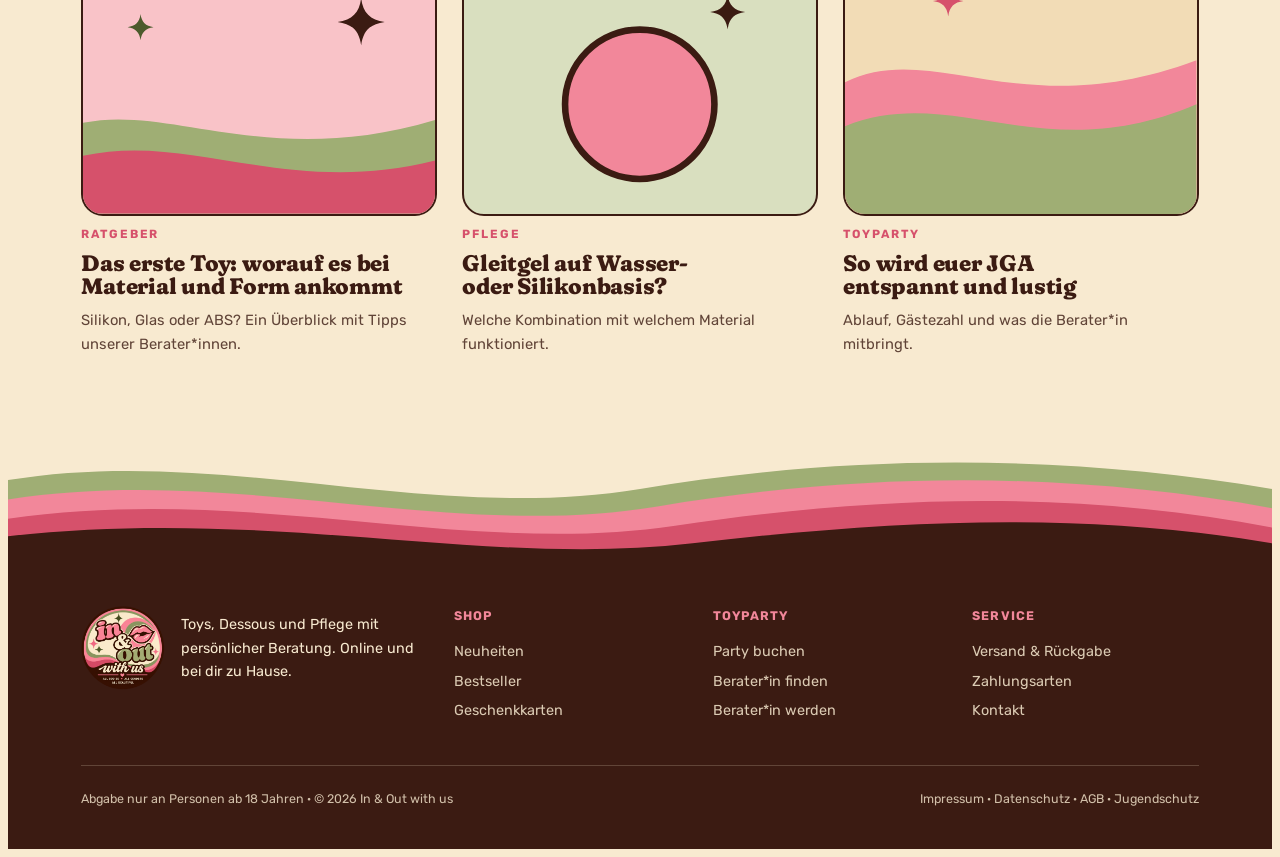
==== commit 585a742b: "In & Out: Magazin-Karten gleich groß (Ratgeber-Bild war zu groß) Co-Authored-By: Claude Opus 5.5 <no" ====
--- a/inandout/index.html
+++ b/inandout/index.html
@@ -179,13 +179,12 @@
 .trust p{opacity:.8;font-size:.9rem}
 
 /* Magazin */
-.mag{display:grid;grid-template-columns:1.4fr 1fr 1fr;gap:clamp(1rem,2vw,1.6rem)}
+.mag{display:grid;grid-template-columns:repeat(3,1fr);gap:clamp(1rem,2vw,1.6rem)}
 .post{display:grid;gap:.7rem;align-content:start;min-width:0}
 .post .ph{aspect-ratio:4/3;max-width:100%;border:2.5px solid var(--brown);border-radius:var(--radius);position:relative;overflow:hidden;background:var(--pink-soft)}
 .post:nth-child(2) .ph{background:#d9dfbf}
 .post:nth-child(3) .ph{background:var(--cream-2)}
 .post .ph svg{position:absolute;inset:0;width:100%;height:100%}
-.post:first-child .ph{aspect-ratio:16/10}
 .post .label{color:var(--pink-deep)}
 .post h3{font-size:1.4rem}
 .post p{font-size:.92rem;opacity:.8}
@@ -209,8 +208,6 @@
   .cats{grid-template-columns:repeat(3,1fr)}
   .products{grid-template-columns:repeat(2,1fr)}
   .trust{grid-template-columns:repeat(2,1fr)}
-  .mag{grid-template-columns:1fr 1fr}
-  .mag .post:first-child{grid-column:1/-1}
   .fgrid{grid-template-columns:1fr 1fr}
   .fgrid > div:first-child{grid-column:1/-1}
 }
